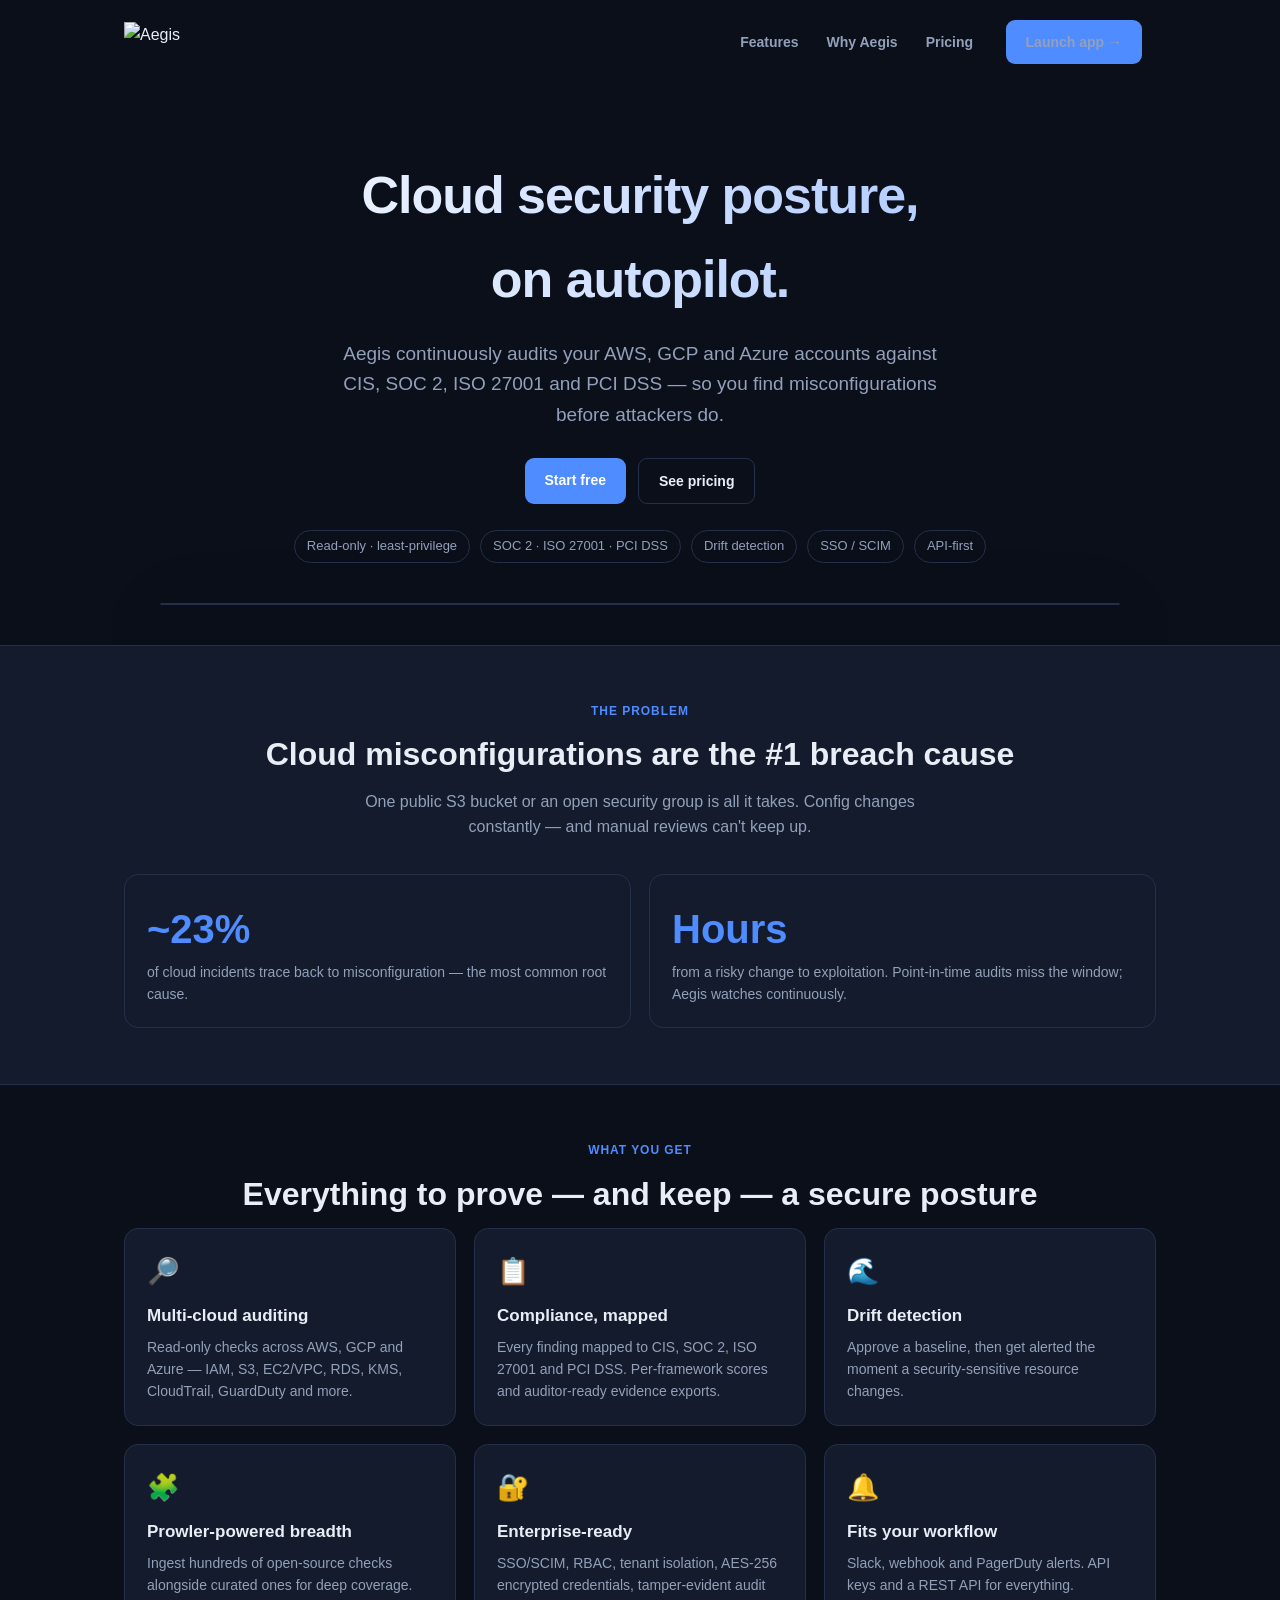
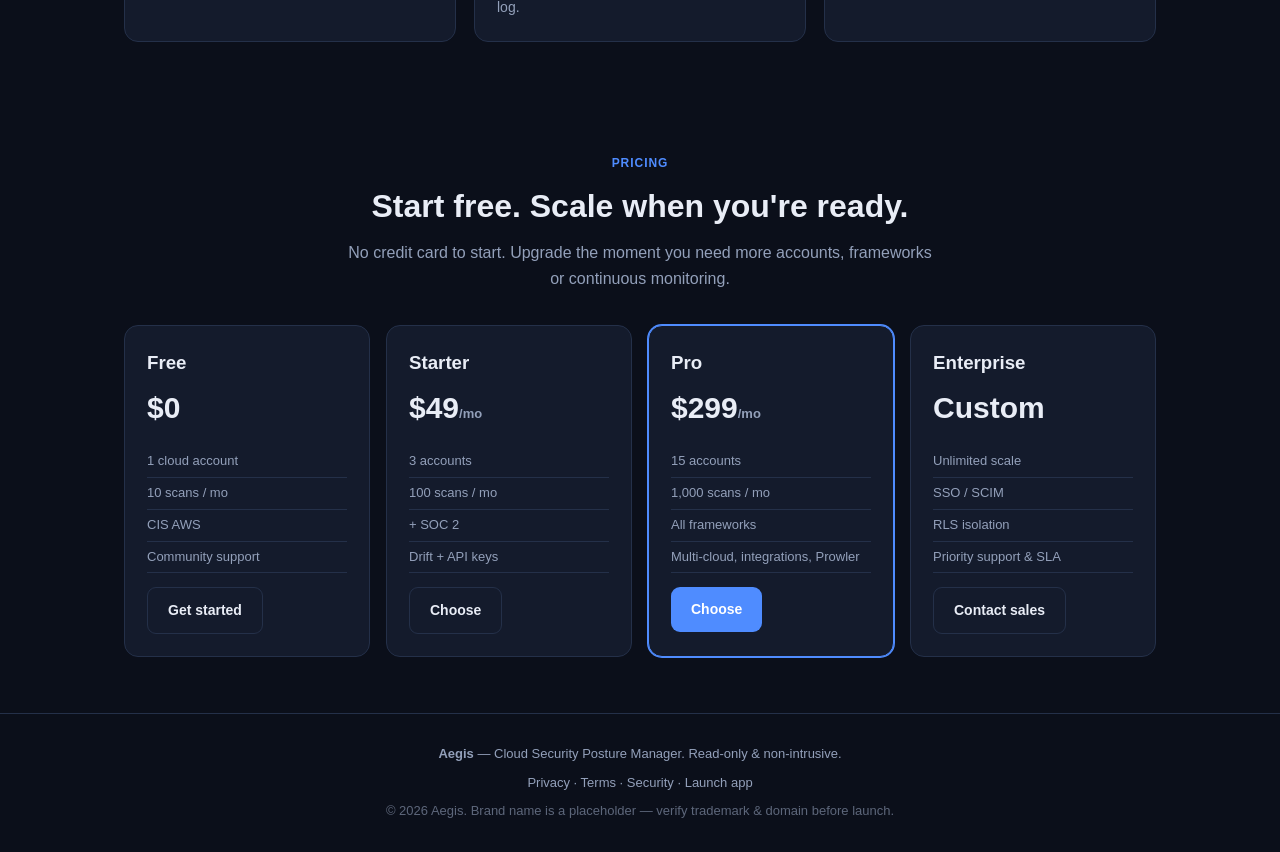
==== web/landing.html @ d0ad9e05 "Product-readiness: moto-validated core, Prowler ingest, brand, trust/business/GTM/ops docs Working c" ====
<!DOCTYPE html>
<html lang="en">
<head>
<meta charset="UTF-8" />
<meta name="viewport" content="width=device-width, initial-scale=1.0" />
<title>Aegis — Cloud Security Posture, on autopilot</title>
<meta name="description" content="Aegis continuously audits your AWS, GCP and Azure accounts against CIS, SOC 2, ISO 27001 and PCI DSS — find misconfigurations before attackers do." />
<style>
  :root{--bg:#0b0f1a;--panel:#141b2c;--border:#243049;--text:#e9edf6;--muted:#93a0ba;--accent:#4f8cff;--accent2:#7a5cff;--pass:#33d17a}
  *{box-sizing:border-box;margin:0;padding:0}
  body{font-family:-apple-system,BlinkMacSystemFont,"Segoe UI",Roboto,Inter,sans-serif;background:var(--bg);color:var(--text);line-height:1.6}
  a{color:inherit;text-decoration:none}
  .wrap{max-width:1080px;margin:0 auto;padding:0 24px}
  header{display:flex;align-items:center;justify-content:space-between;padding:20px 0}
  .nav a{color:var(--muted);margin:0 14px;font-weight:600;font-size:14px}
  .nav a:hover{color:var(--text)}
  .btn{display:inline-block;background:var(--accent);color:#fff;padding:11px 20px;border-radius:9px;font-weight:700;font-size:14px}
  .btn.ghost{background:transparent;border:1px solid var(--border);color:var(--text)}
  .hero{text-align:center;padding:70px 0 40px;background:radial-gradient(900px 380px at 50% -40px,#1b2banon,transparent)}
  .hero h1{font-size:52px;font-weight:850;letter-spacing:-.02em;background:linear-gradient(90deg,#fff,#9fc0ff);-webkit-background-clip:text;background-clip:text;color:transparent}
  .hero p{color:var(--muted);font-size:19px;max-width:620px;margin:18px auto 28px}
  .hero .cta{display:flex;gap:12px;justify-content:center}
  .badges{display:flex;gap:10px;justify-content:center;flex-wrap:wrap;margin-top:26px;color:var(--muted);font-size:13px}
  .badges span{border:1px solid var(--border);border-radius:20px;padding:5px 12px}
  .shot{margin:40px auto 0;max-width:960px;border:1px solid var(--border);border-radius:14px;overflow:hidden;box-shadow:0 30px 80px rgba(0,0,0,.5)}
  .shot img{width:100%;display:block}
  section{padding:56px 0}
  .eyebrow{color:var(--accent);font-weight:700;text-transform:uppercase;letter-spacing:.08em;font-size:12px;text-align:center}
  h2{text-align:center;font-size:32px;font-weight:800;margin:8px 0 8px}
  .lead{text-align:center;color:var(--muted);max-width:600px;margin:0 auto 34px}
  .grid{display:grid;grid-template-columns:repeat(3,1fr);gap:18px}
  .card{background:var(--panel);border:1px solid var(--border);border-radius:14px;padding:22px}
  .card .ic{font-size:26px}
  .card h3{font-size:17px;margin:10px 0 6px}
  .card p{color:var(--muted);font-size:14px}
  .problem{background:var(--panel);border-top:1px solid var(--border);border-bottom:1px solid var(--border)}
  .problem .grid{grid-template-columns:repeat(2,1fr)}
  .stat{font-size:40px;font-weight:850;color:var(--accent)}
  .pricing{display:grid;grid-template-columns:repeat(4,1fr);gap:16px}
  .plan{background:var(--panel);border:1px solid var(--border);border-radius:14px;padding:22px}
  .plan.pop{border-color:var(--accent);box-shadow:0 0 0 1px var(--accent)}
  .plan .price{font-size:30px;font-weight:850;margin:6px 0}
  .plan ul{list-style:none;margin:14px 0;font-size:13px;color:var(--muted)}
  .plan li{padding:5px 0;border-bottom:1px solid var(--border)}
  footer{border-top:1px solid var(--border);color:var(--muted);font-size:13px;padding:30px 0;text-align:center}
  @media(max-width:820px){.grid,.pricing,.problem .grid{grid-template-columns:1fr}.hero h1{font-size:36px}}
</style>
</head>
<body>
<div class="wrap">
  <header>
    <img src="/static/assets/logo.svg" alt="Aegis" height="40" />
    <nav class="nav">
      <a href="#features">Features</a><a href="#problem">Why Aegis</a><a href="#pricing">Pricing</a>
      <a class="btn" href="/">Launch app →</a>
    </nav>
  </header>
</div>

<div class="hero">
  <div class="wrap">
    <h1>Cloud security posture,<br/>on autopilot.</h1>
    <p>Aegis continuously audits your AWS, GCP and Azure accounts against CIS, SOC&nbsp;2, ISO&nbsp;27001 and PCI&nbsp;DSS — so you find misconfigurations before attackers do.</p>
    <div class="cta">
      <a class="btn" href="/">Start free</a>
      <a class="btn ghost" href="#pricing">See pricing</a>
    </div>
    <div class="badges">
      <span>Read-only · least-privilege</span><span>SOC 2 · ISO 27001 · PCI DSS</span>
      <span>Drift detection</span><span>SSO / SCIM</span><span>API-first</span>
    </div>
    <div class="shot"><img src="/static/assets/hero.png" alt="Aegis dashboard" onerror="this.style.display='none'"/></div>
  </div>
</div>

<section id="problem" class="problem">
  <div class="wrap">
    <div class="eyebrow">The problem</div>
    <h2>Cloud misconfigurations are the #1 breach cause</h2>
    <p class="lead">One public S3 bucket or an open security group is all it takes. Config changes constantly — and manual reviews can't keep up.</p>
    <div class="grid">
      <div class="card"><div class="stat">~23%</div><p>of cloud incidents trace back to misconfiguration — the most common root cause.</p></div>
      <div class="card"><div class="stat">Hours</div><p>from a risky change to exploitation. Point-in-time audits miss the window; Aegis watches continuously.</p></div>
    </div>
  </div>
</section>

<section id="features">
  <div class="wrap">
    <div class="eyebrow">What you get</div>
    <h2>Everything to prove — and keep — a secure posture</h2>
    <div class="grid">
      <div class="card"><div class="ic">🔎</div><h3>Multi-cloud auditing</h3><p>Read-only checks across AWS, GCP and Azure — IAM, S3, EC2/VPC, RDS, KMS, CloudTrail, GuardDuty and more.</p></div>
      <div class="card"><div class="ic">📋</div><h3>Compliance, mapped</h3><p>Every finding mapped to CIS, SOC 2, ISO 27001 and PCI DSS. Per-framework scores and auditor-ready evidence exports.</p></div>
      <div class="card"><div class="ic">🌊</div><h3>Drift detection</h3><p>Approve a baseline, then get alerted the moment a security-sensitive resource changes.</p></div>
      <div class="card"><div class="ic">🧩</div><h3>Prowler-powered breadth</h3><p>Ingest hundreds of open-source checks alongside curated ones for deep coverage.</p></div>
      <div class="card"><div class="ic">🔐</div><h3>Enterprise-ready</h3><p>SSO/SCIM, RBAC, tenant isolation, AES-256 encrypted credentials, tamper-evident audit log.</p></div>
      <div class="card"><div class="ic">🔔</div><h3>Fits your workflow</h3><p>Slack, webhook and PagerDuty alerts. API keys and a REST API for everything.</p></div>
    </div>
  </div>
</section>

<section id="pricing">
  <div class="wrap">
    <div class="eyebrow">Pricing</div>
    <h2>Start free. Scale when you're ready.</h2>
    <p class="lead">No credit card to start. Upgrade the moment you need more accounts, frameworks or continuous monitoring.</p>
    <div class="pricing">
      <div class="plan"><h3>Free</h3><div class="price">$0</div><ul><li>1 cloud account</li><li>10 scans / mo</li><li>CIS AWS</li><li>Community support</li></ul><a class="btn ghost" href="/">Get started</a></div>
      <div class="plan"><h3>Starter</h3><div class="price">$49<span style="font-size:13px;color:var(--muted)">/mo</span></div><ul><li>3 accounts</li><li>100 scans / mo</li><li>+ SOC 2</li><li>Drift + API keys</li></ul><a class="btn ghost" href="/">Choose</a></div>
      <div class="plan pop"><h3>Pro</h3><div class="price">$299<span style="font-size:13px;color:var(--muted)">/mo</span></div><ul><li>15 accounts</li><li>1,000 scans / mo</li><li>All frameworks</li><li>Multi-cloud, integrations, Prowler</li></ul><a class="btn" href="/">Choose</a></div>
      <div class="plan"><h3>Enterprise</h3><div class="price">Custom</div><ul><li>Unlimited scale</li><li>SSO / SCIM</li><li>RLS isolation</li><li>Priority support &amp; SLA</li></ul><a class="btn ghost" href="mailto:sales@aegis.example">Contact sales</a></div>
    </div>
  </div>
</section>

<footer>
  <div class="wrap">
    <p><strong>Aegis</strong> — Cloud Security Posture Manager. Read-only &amp; non-intrusive.</p>
    <p style="margin-top:8px"><a href="/static/legal/privacy.html">Privacy</a> · <a href="/static/legal/terms.html">Terms</a> · <a href="/SECURITY.md">Security</a> · <a href="/">Launch app</a></p>
    <p style="margin-top:8px;opacity:.6">© <span id="y"></span> Aegis. Brand name is a placeholder — verify trademark &amp; domain before launch.</p>
  </div>
</footer>
<script>document.getElementById("y").textContent=new Date().getFullYear();</script>
</body>
</html>
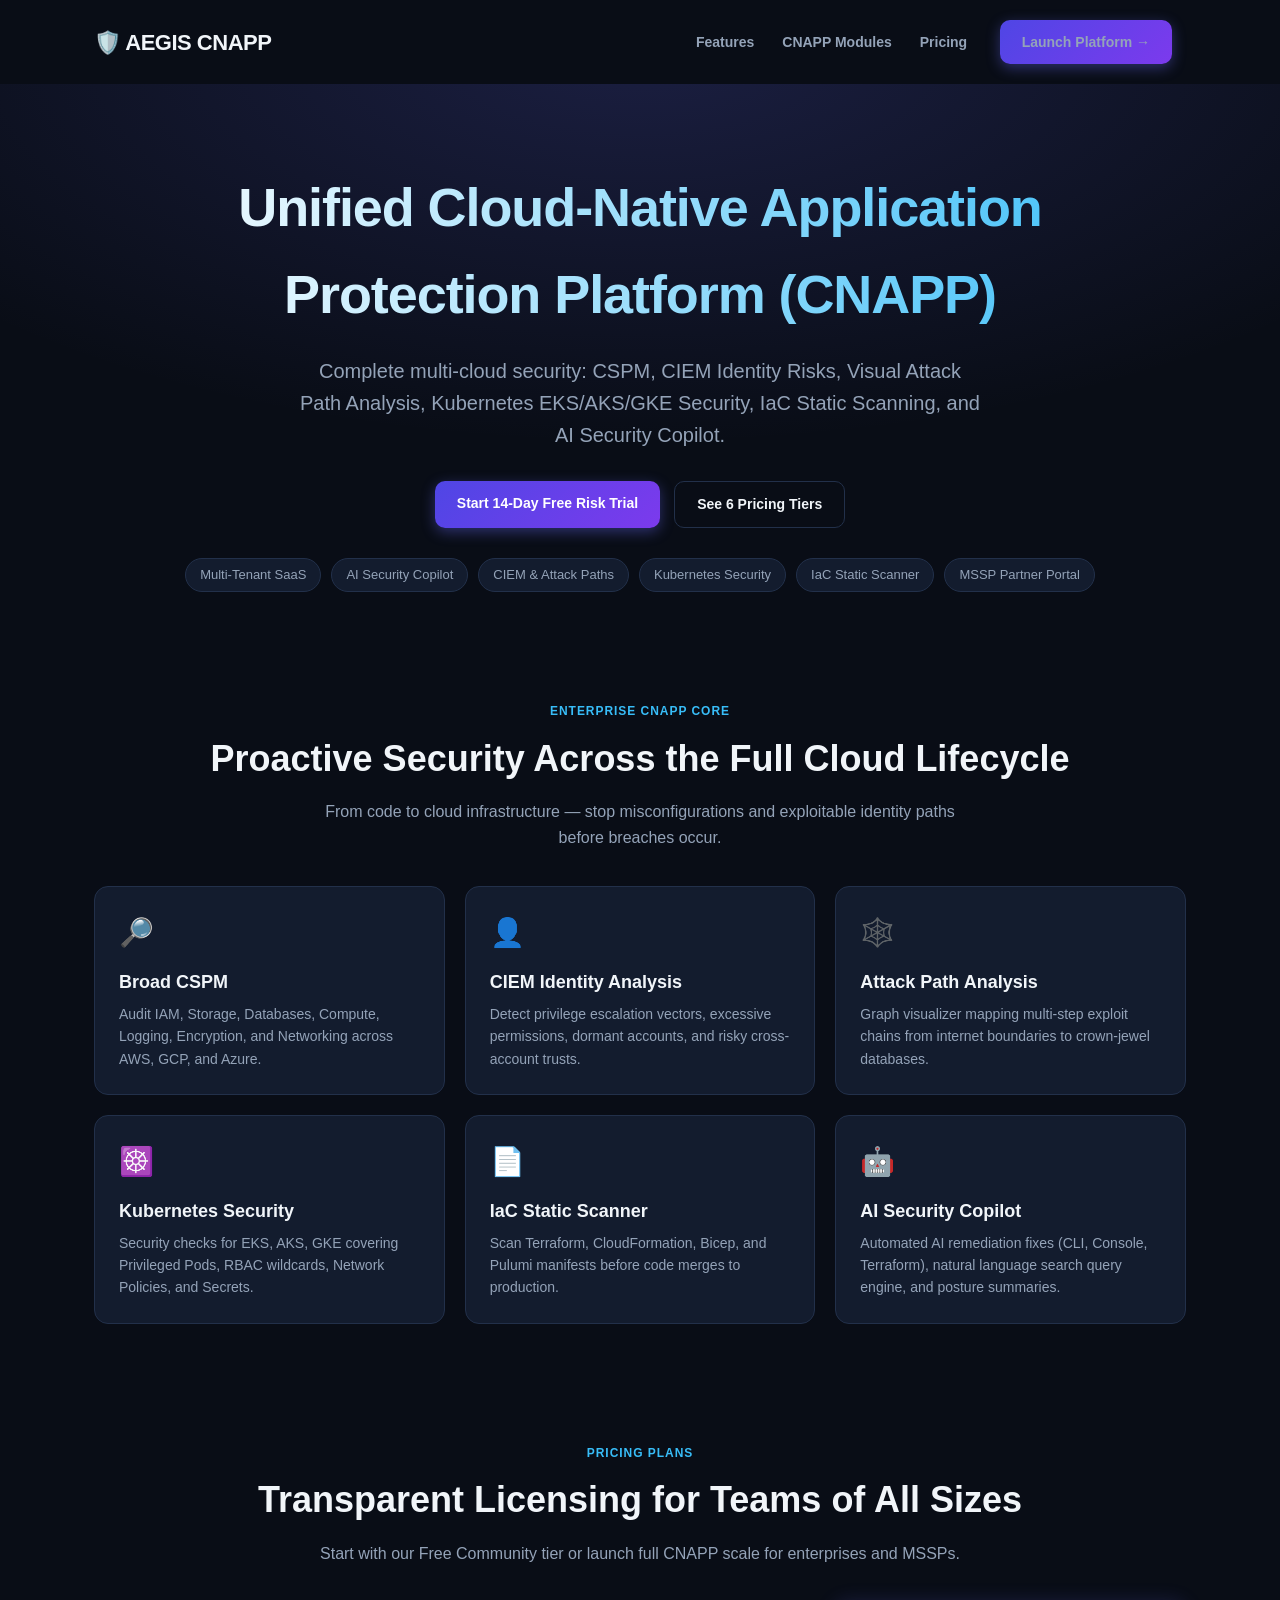
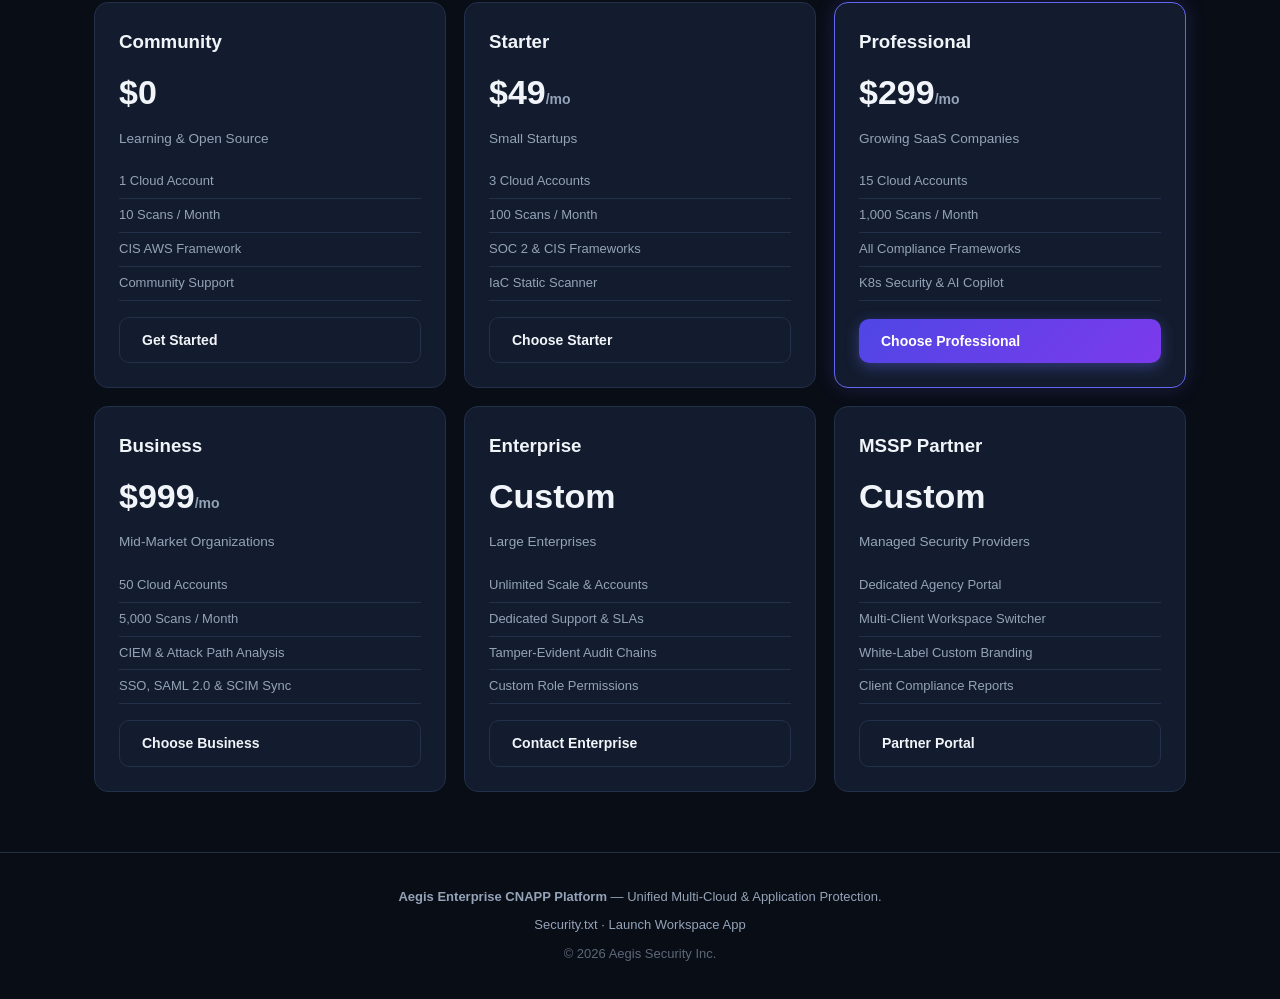
==== commit f33b914c: "Update message here" ====
--- a/web/landing.html
+++ b/web/landing.html
@@ -3,122 +3,174 @@
 <head>
 <meta charset="UTF-8" />
 <meta name="viewport" content="width=device-width, initial-scale=1.0" />
-<title>Aegis — Cloud Security Posture, on autopilot</title>
-<meta name="description" content="Aegis continuously audits your AWS, GCP and Azure accounts against CIS, SOC 2, ISO 27001 and PCI DSS — find misconfigurations before attackers do." />
+<title>Aegis — Cloud-Native Application Protection Platform (CNAPP)</title>
+<meta name="description" content="Aegis is an enterprise CNAPP & CSPM platform continuously auditing AWS, GCP, Azure, and Kubernetes — with CIEM, Attack Path Analysis, IaC Scanning, and AI Security Copilot." />
 <style>
-  :root{--bg:#0b0f1a;--panel:#141b2c;--border:#243049;--text:#e9edf6;--muted:#93a0ba;--accent:#4f8cff;--accent2:#7a5cff;--pass:#33d17a}
+  :root{--bg:#090d16;--panel:#131c2e;--border:#22304a;--text:#f1f5f9;--muted:#94a3b8;--accent:#6366f1;--accent2:#38bdf8;--pass:#10b981;--critical:#e11d48}
   *{box-sizing:border-box;margin:0;padding:0}
-  body{font-family:-apple-system,BlinkMacSystemFont,"Segoe UI",Roboto,Inter,sans-serif;background:var(--bg);color:var(--text);line-height:1.6}
+  body{font-family:'Inter',-apple-system,BlinkMacSystemFont,"Segoe UI",Roboto,sans-serif;background:var(--bg);color:var(--text);line-height:1.6}
   a{color:inherit;text-decoration:none}
-  .wrap{max-width:1080px;margin:0 auto;padding:0 24px}
+  .wrap{max-width:1140px;margin:0 auto;padding:0 24px}
   header{display:flex;align-items:center;justify-content:space-between;padding:20px 0}
+  .brand{font-size:22px;font-weight:800;letter-spacing:-0.5px}
   .nav a{color:var(--muted);margin:0 14px;font-weight:600;font-size:14px}
   .nav a:hover{color:var(--text)}
-  .btn{display:inline-block;background:var(--accent);color:#fff;padding:11px 20px;border-radius:9px;font-weight:700;font-size:14px}
-  .btn.ghost{background:transparent;border:1px solid var(--border);color:var(--text)}
-  .hero{text-align:center;padding:70px 0 40px;background:radial-gradient(900px 380px at 50% -40px,#1b2banon,transparent)}
-  .hero h1{font-size:52px;font-weight:850;letter-spacing:-.02em;background:linear-gradient(90deg,#fff,#9fc0ff);-webkit-background-clip:text;background-clip:text;color:transparent}
-  .hero p{color:var(--muted);font-size:19px;max-width:620px;margin:18px auto 28px}
-  .hero .cta{display:flex;gap:12px;justify-content:center}
-  .badges{display:flex;gap:10px;justify-content:center;flex-wrap:wrap;margin-top:26px;color:var(--muted);font-size:13px}
-  .badges span{border:1px solid var(--border);border-radius:20px;padding:5px 12px}
-  .shot{margin:40px auto 0;max-width:960px;border:1px solid var(--border);border-radius:14px;overflow:hidden;box-shadow:0 30px 80px rgba(0,0,0,.5)}
-  .shot img{width:100%;display:block}
-  section{padding:56px 0}
-  .eyebrow{color:var(--accent);font-weight:700;text-transform:uppercase;letter-spacing:.08em;font-size:12px;text-align:center}
-  h2{text-align:center;font-size:32px;font-weight:800;margin:8px 0 8px}
-  .lead{text-align:center;color:var(--muted);max-width:600px;margin:0 auto 34px}
-  .grid{display:grid;grid-template-columns:repeat(3,1fr);gap:18px}
-  .card{background:var(--panel);border:1px solid var(--border);border-radius:14px;padding:22px}
-  .card .ic{font-size:26px}
-  .card h3{font-size:17px;margin:10px 0 6px}
+  .btn{display:inline-block;background:linear-gradient(135deg,#4f46e5,#7c3aed);color:#fff;padding:11px 22px;border-radius:10px;font-weight:700;font-size:14px;box-shadow:0 4px 14px rgba(99,102,241,0.4)}
+  .btn.ghost{background:transparent;border:1px solid var(--border);color:var(--text);box-shadow:none}
+  .hero{text-align:center;padding:80px 0 50px;background:radial-gradient(900px 400px at 50% -40px,rgba(99,102,241,0.2),transparent)}
+  .hero h1{font-size:54px;font-weight:850;letter-spacing:-.02em;background:linear-gradient(90deg,#fff,#38bdf8);-webkit-background-clip:text;background-clip:text;color:transparent}
+  .hero p{color:var(--muted);font-size:20px;max-width:680px;margin:18px auto 30px}
+  .hero .cta{display:flex;gap:14px;justify-content:center}
+  .badges{display:flex;gap:10px;justify-content:center;flex-wrap:wrap;margin-top:30px;color:var(--muted);font-size:13px}
+  .badges span{border:1px solid var(--border);border-radius:20px;padding:6px 14px;background:var(--panel)}
+  section{padding:60px 0}
+  .eyebrow{color:var(--accent2);font-weight:700;text-transform:uppercase;letter-spacing:.08em;font-size:12px;text-align:center}
+  h2{text-align:center;font-size:36px;font-weight:800;margin:8px 0 12px}
+  .lead{text-align:center;color:var(--muted);max-width:650px;margin:0 auto 36px}
+  .grid{display:grid;grid-template-columns:repeat(3,1fr);gap:20px}
+  .card{background:var(--panel);border:1px solid var(--border);border-radius:14px;padding:24px}
+  .card .ic{font-size:28px}
+  .card h3{font-size:18px;margin:12px 0 6px}
   .card p{color:var(--muted);font-size:14px}
-  .problem{background:var(--panel);border-top:1px solid var(--border);border-bottom:1px solid var(--border)}
-  .problem .grid{grid-template-columns:repeat(2,1fr)}
-  .stat{font-size:40px;font-weight:850;color:var(--accent)}
-  .pricing{display:grid;grid-template-columns:repeat(4,1fr);gap:16px}
-  .plan{background:var(--panel);border:1px solid var(--border);border-radius:14px;padding:22px}
-  .plan.pop{border-color:var(--accent);box-shadow:0 0 0 1px var(--accent)}
-  .plan .price{font-size:30px;font-weight:850;margin:6px 0}
-  .plan ul{list-style:none;margin:14px 0;font-size:13px;color:var(--muted)}
-  .plan li{padding:5px 0;border-bottom:1px solid var(--border)}
-  footer{border-top:1px solid var(--border);color:var(--muted);font-size:13px;padding:30px 0;text-align:center}
-  @media(max-width:820px){.grid,.pricing,.problem .grid{grid-template-columns:1fr}.hero h1{font-size:36px}}
+  .pricing{display:grid;grid-template-columns:repeat(3,1fr);gap:18px;margin-top:20px}
+  .plan{background:var(--panel);border:1px solid var(--border);border-radius:14px;padding:24px;display:flex;flex-direction:column}
+  .plan.pop{border-color:var(--accent);box-shadow:0 0 20px rgba(99,102,241,0.2)}
+  .plan .price{font-size:34px;font-weight:850;margin:8px 0}
+  .plan ul{list-style:none;margin:16px 0;font-size:13px;color:var(--muted);flex:1}
+  .plan li{padding:6px 0;border-bottom:1px solid var(--border)}
+  footer{border-top:1px solid var(--border);color:var(--muted);font-size:13px;padding:34px 0;text-align:center}
+  @media(max-width:820px){.grid,.pricing{grid-template-columns:1fr}.hero h1{font-size:36px}}
 </style>
 </head>
 <body>
 <div class="wrap">
   <header>
-    <img src="/static/assets/logo.svg" alt="Aegis" height="40" />
+    <div class="brand">🛡️ AEGIS CNAPP</div>
     <nav class="nav">
-      <a href="#features">Features</a><a href="#problem">Why Aegis</a><a href="#pricing">Pricing</a>
-      <a class="btn" href="/">Launch app →</a>
+      <a href="#features">Features</a><a href="#cnapp">CNAPP Modules</a><a href="#pricing">Pricing</a>
+      <a class="btn" href="/">Launch Platform →</a>
     </nav>
   </header>
 </div>
 
 <div class="hero">
   <div class="wrap">
-    <h1>Cloud security posture,<br/>on autopilot.</h1>
-    <p>Aegis continuously audits your AWS, GCP and Azure accounts against CIS, SOC&nbsp;2, ISO&nbsp;27001 and PCI&nbsp;DSS — so you find misconfigurations before attackers do.</p>
+    <h1>Unified Cloud-Native Application<br/>Protection Platform (CNAPP)</h1>
+    <p>Complete multi-cloud security: CSPM, CIEM Identity Risks, Visual Attack Path Analysis, Kubernetes EKS/AKS/GKE Security, IaC Static Scanning, and AI Security Copilot.</p>
     <div class="cta">
-      <a class="btn" href="/">Start free</a>
-      <a class="btn ghost" href="#pricing">See pricing</a>
+      <a class="btn" href="/">Start 14-Day Free Risk Trial</a>
+      <a class="btn ghost" href="#pricing">See 6 Pricing Tiers</a>
     </div>
     <div class="badges">
-      <span>Read-only · least-privilege</span><span>SOC 2 · ISO 27001 · PCI DSS</span>
-      <span>Drift detection</span><span>SSO / SCIM</span><span>API-first</span>
+      <span>Multi-Tenant SaaS</span><span>AI Security Copilot</span><span>CIEM & Attack Paths</span>
+      <span>Kubernetes Security</span><span>IaC Static Scanner</span><span>MSSP Partner Portal</span>
     </div>
-    <div class="shot"><img src="/static/assets/hero.png" alt="Aegis dashboard" onerror="this.style.display='none'"/></div>
   </div>
 </div>
 
-<section id="problem" class="problem">
+<section id="cnapp">
   <div class="wrap">
-    <div class="eyebrow">The problem</div>
-    <h2>Cloud misconfigurations are the #1 breach cause</h2>
-    <p class="lead">One public S3 bucket or an open security group is all it takes. Config changes constantly — and manual reviews can't keep up.</p>
+    <div class="eyebrow">Enterprise CNAPP Core</div>
+    <h2>Proactive Security Across the Full Cloud Lifecycle</h2>
+    <p class="lead">From code to cloud infrastructure — stop misconfigurations and exploitable identity paths before breaches occur.</p>
     <div class="grid">
-      <div class="card"><div class="stat">~23%</div><p>of cloud incidents trace back to misconfiguration — the most common root cause.</p></div>
-      <div class="card"><div class="stat">Hours</div><p>from a risky change to exploitation. Point-in-time audits miss the window; Aegis watches continuously.</p></div>
-    </div>
-  </div>
-</section>
-
-<section id="features">
-  <div class="wrap">
-    <div class="eyebrow">What you get</div>
-    <h2>Everything to prove — and keep — a secure posture</h2>
-    <div class="grid">
-      <div class="card"><div class="ic">🔎</div><h3>Multi-cloud auditing</h3><p>Read-only checks across AWS, GCP and Azure — IAM, S3, EC2/VPC, RDS, KMS, CloudTrail, GuardDuty and more.</p></div>
-      <div class="card"><div class="ic">📋</div><h3>Compliance, mapped</h3><p>Every finding mapped to CIS, SOC 2, ISO 27001 and PCI DSS. Per-framework scores and auditor-ready evidence exports.</p></div>
-      <div class="card"><div class="ic">🌊</div><h3>Drift detection</h3><p>Approve a baseline, then get alerted the moment a security-sensitive resource changes.</p></div>
-      <div class="card"><div class="ic">🧩</div><h3>Prowler-powered breadth</h3><p>Ingest hundreds of open-source checks alongside curated ones for deep coverage.</p></div>
-      <div class="card"><div class="ic">🔐</div><h3>Enterprise-ready</h3><p>SSO/SCIM, RBAC, tenant isolation, AES-256 encrypted credentials, tamper-evident audit log.</p></div>
-      <div class="card"><div class="ic">🔔</div><h3>Fits your workflow</h3><p>Slack, webhook and PagerDuty alerts. API keys and a REST API for everything.</p></div>
+      <div class="card"><div class="ic">🔎</div><h3>Broad CSPM</h3><p>Audit IAM, Storage, Databases, Compute, Logging, Encryption, and Networking across AWS, GCP, and Azure.</p></div>
+      <div class="card"><div class="ic">👤</div><h3>CIEM Identity Analysis</h3><p>Detect privilege escalation vectors, excessive permissions, dormant accounts, and risky cross-account trusts.</p></div>
+      <div class="card"><div class="ic">🕸️</div><h3>Attack Path Analysis</h3><p>Graph visualizer mapping multi-step exploit chains from internet boundaries to crown-jewel databases.</p></div>
+      <div class="card"><div class="ic">☸️</div><h3>Kubernetes Security</h3><p>Security checks for EKS, AKS, GKE covering Privileged Pods, RBAC wildcards, Network Policies, and Secrets.</p></div>
+      <div class="card"><div class="ic">📄</div><h3>IaC Static Scanner</h3><p>Scan Terraform, CloudFormation, Bicep, and Pulumi manifests before code merges to production.</p></div>
+      <div class="card"><div class="ic">🤖</div><h3>AI Security Copilot</h3><p>Automated AI remediation fixes (CLI, Console, Terraform), natural language search query engine, and posture summaries.</p></div>
     </div>
   </div>
 </section>
 
 <section id="pricing">
   <div class="wrap">
-    <div class="eyebrow">Pricing</div>
-    <h2>Start free. Scale when you're ready.</h2>
-    <p class="lead">No credit card to start. Upgrade the moment you need more accounts, frameworks or continuous monitoring.</p>
+    <div class="eyebrow">Pricing Plans</div>
+    <h2>Transparent Licensing for Teams of All Sizes</h2>
+    <p class="lead">Start with our Free Community tier or launch full CNAPP scale for enterprises and MSSPs.</p>
     <div class="pricing">
-      <div class="plan"><h3>Free</h3><div class="price">$0</div><ul><li>1 cloud account</li><li>10 scans / mo</li><li>CIS AWS</li><li>Community support</li></ul><a class="btn ghost" href="/">Get started</a></div>
-      <div class="plan"><h3>Starter</h3><div class="price">$49<span style="font-size:13px;color:var(--muted)">/mo</span></div><ul><li>3 accounts</li><li>100 scans / mo</li><li>+ SOC 2</li><li>Drift + API keys</li></ul><a class="btn ghost" href="/">Choose</a></div>
-      <div class="plan pop"><h3>Pro</h3><div class="price">$299<span style="font-size:13px;color:var(--muted)">/mo</span></div><ul><li>15 accounts</li><li>1,000 scans / mo</li><li>All frameworks</li><li>Multi-cloud, integrations, Prowler</li></ul><a class="btn" href="/">Choose</a></div>
-      <div class="plan"><h3>Enterprise</h3><div class="price">Custom</div><ul><li>Unlimited scale</li><li>SSO / SCIM</li><li>RLS isolation</li><li>Priority support &amp; SLA</li></ul><a class="btn ghost" href="mailto:sales@aegis.example">Contact sales</a></div>
+      <div class="plan">
+        <h3>Community</h3>
+        <div class="price">$0</div>
+        <p style="color:var(--muted); font-size:0.85rem;">Learning & Open Source</p>
+        <ul>
+          <li>1 Cloud Account</li>
+          <li>10 Scans / Month</li>
+          <li>CIS AWS Framework</li>
+          <li>Community Support</li>
+        </ul>
+        <a class="btn ghost" href="/">Get Started</a>
+      </div>
+      <div class="plan">
+        <h3>Starter</h3>
+        <div class="price">$49<span style="font-size:14px;color:var(--muted)">/mo</span></div>
+        <p style="color:var(--muted); font-size:0.85rem;">Small Startups</p>
+        <ul>
+          <li>3 Cloud Accounts</li>
+          <li>100 Scans / Month</li>
+          <li>SOC 2 & CIS Frameworks</li>
+          <li>IaC Static Scanner</li>
+        </ul>
+        <a class="btn ghost" href="/">Choose Starter</a>
+      </div>
+      <div class="plan pop">
+        <h3>Professional</h3>
+        <div class="price">$299<span style="font-size:14px;color:var(--muted)">/mo</span></div>
+        <p style="color:var(--muted); font-size:0.85rem;">Growing SaaS Companies</p>
+        <ul>
+          <li>15 Cloud Accounts</li>
+          <li>1,000 Scans / Month</li>
+          <li>All Compliance Frameworks</li>
+          <li>K8s Security & AI Copilot</li>
+        </ul>
+        <a class="btn" href="/">Choose Professional</a>
+      </div>
+      <div class="plan">
+        <h3>Business</h3>
+        <div class="price">$999<span style="font-size:14px;color:var(--muted)">/mo</span></div>
+        <p style="color:var(--muted); font-size:0.85rem;">Mid-Market Organizations</p>
+        <ul>
+          <li>50 Cloud Accounts</li>
+          <li>5,000 Scans / Month</li>
+          <li>CIEM & Attack Path Analysis</li>
+          <li>SSO, SAML 2.0 & SCIM Sync</li>
+        </ul>
+        <a class="btn ghost" href="/">Choose Business</a>
+      </div>
+      <div class="plan">
+        <h3>Enterprise</h3>
+        <div class="price">Custom</div>
+        <p style="color:var(--muted); font-size:0.85rem;">Large Enterprises</p>
+        <ul>
+          <li>Unlimited Scale & Accounts</li>
+          <li>Dedicated Support & SLAs</li>
+          <li>Tamper-Evident Audit Chains</li>
+          <li>Custom Role Permissions</li>
+        </ul>
+        <a class="btn ghost" href="/">Contact Enterprise</a>
+      </div>
+      <div class="plan">
+        <h3>MSSP Partner</h3>
+        <div class="price">Custom</div>
+        <p style="color:var(--muted); font-size:0.85rem;">Managed Security Providers</p>
+        <ul>
+          <li>Dedicated Agency Portal</li>
+          <li>Multi-Client Workspace Switcher</li>
+          <li>White-Label Custom Branding</li>
+          <li>Client Compliance Reports</li>
+        </ul>
+        <a class="btn ghost" href="/">Partner Portal</a>
+      </div>
     </div>
   </div>
 </section>
 
 <footer>
   <div class="wrap">
-    <p><strong>Aegis</strong> — Cloud Security Posture Manager. Read-only &amp; non-intrusive.</p>
-    <p style="margin-top:8px"><a href="/static/legal/privacy.html">Privacy</a> · <a href="/static/legal/terms.html">Terms</a> · <a href="/SECURITY.md">Security</a> · <a href="/">Launch app</a></p>
-    <p style="margin-top:8px;opacity:.6">© <span id="y"></span> Aegis. Brand name is a placeholder — verify trademark &amp; domain before launch.</p>
+    <p><strong>Aegis Enterprise CNAPP Platform</strong> — Unified Multi-Cloud & Application Protection.</p>
+    <p style="margin-top:8px"><a href="/static/legal/security.txt">Security.txt</a> · <a href="/">Launch Workspace App</a></p>
+    <p style="margin-top:8px;opacity:.6">© <span id="y"></span> Aegis Security Inc.</p>
   </div>
 </footer>
 <script>document.getElementById("y").textContent=new Date().getFullYear();</script>
